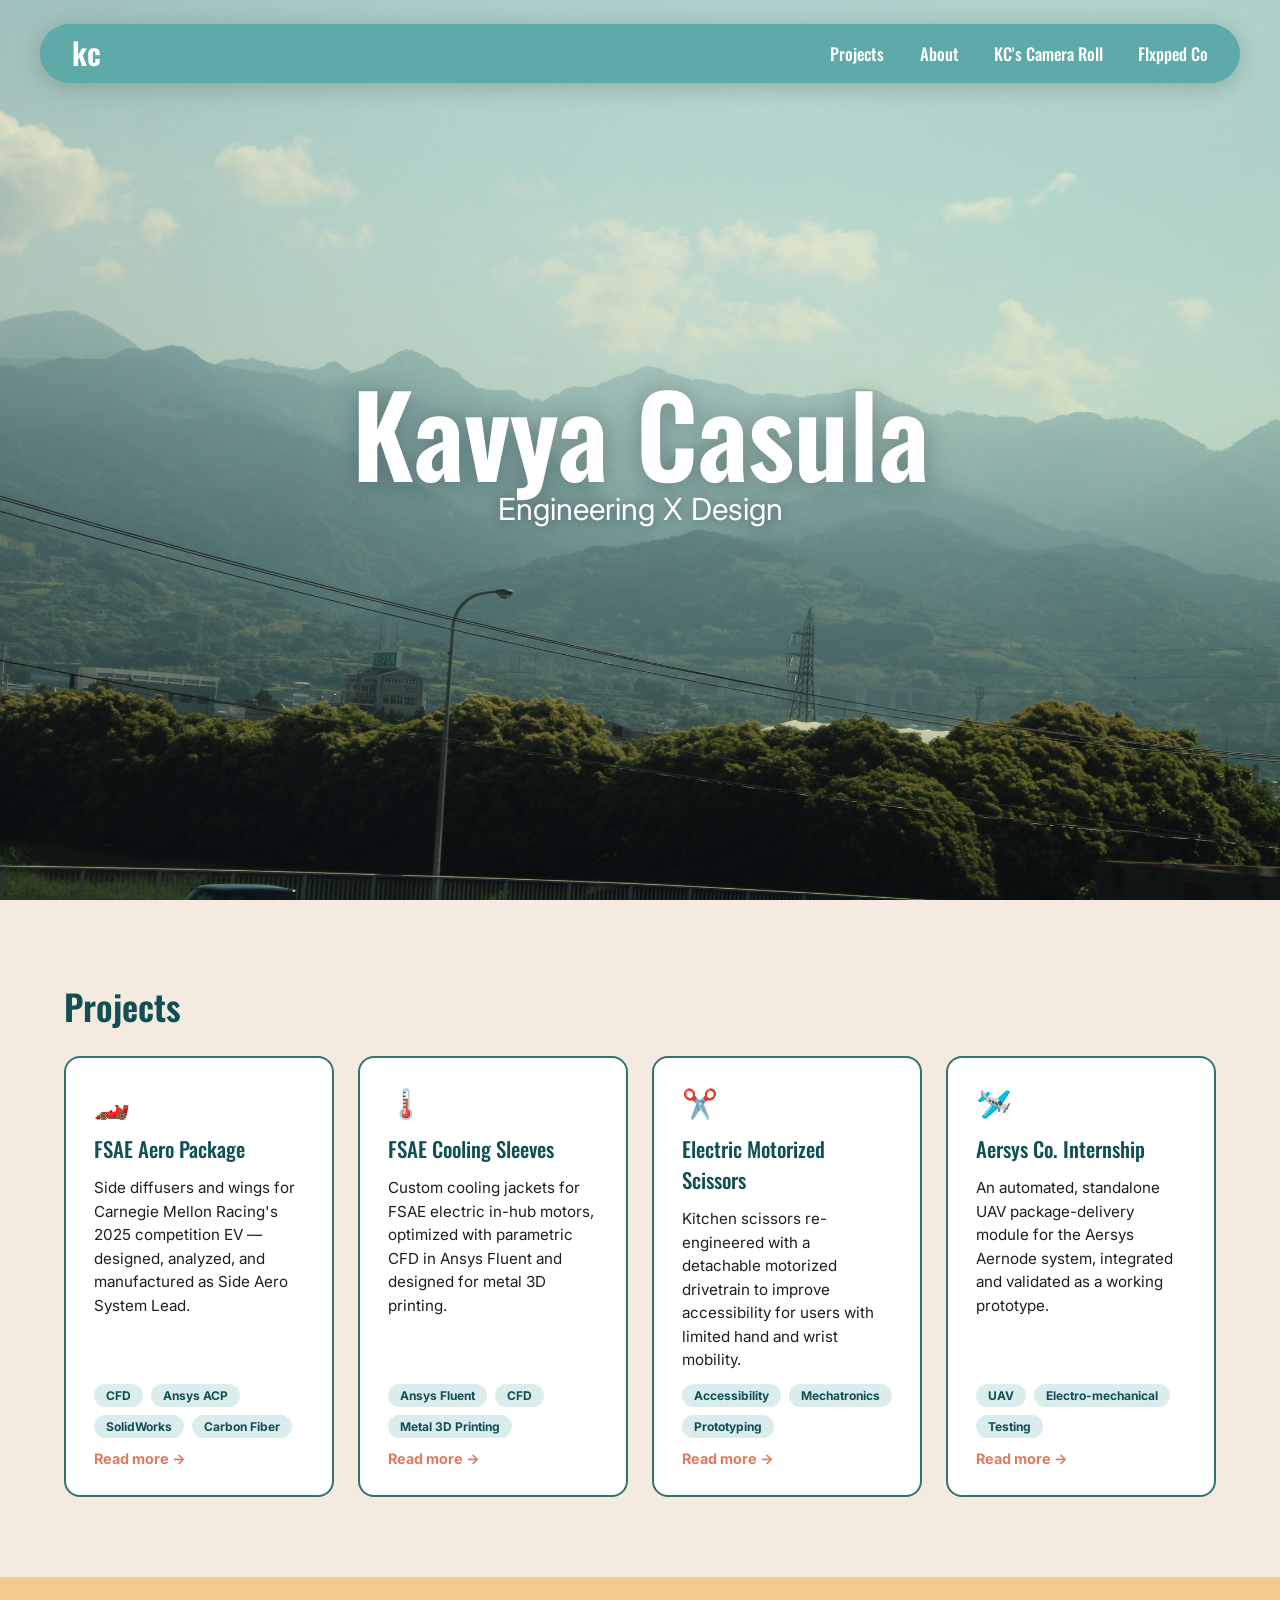
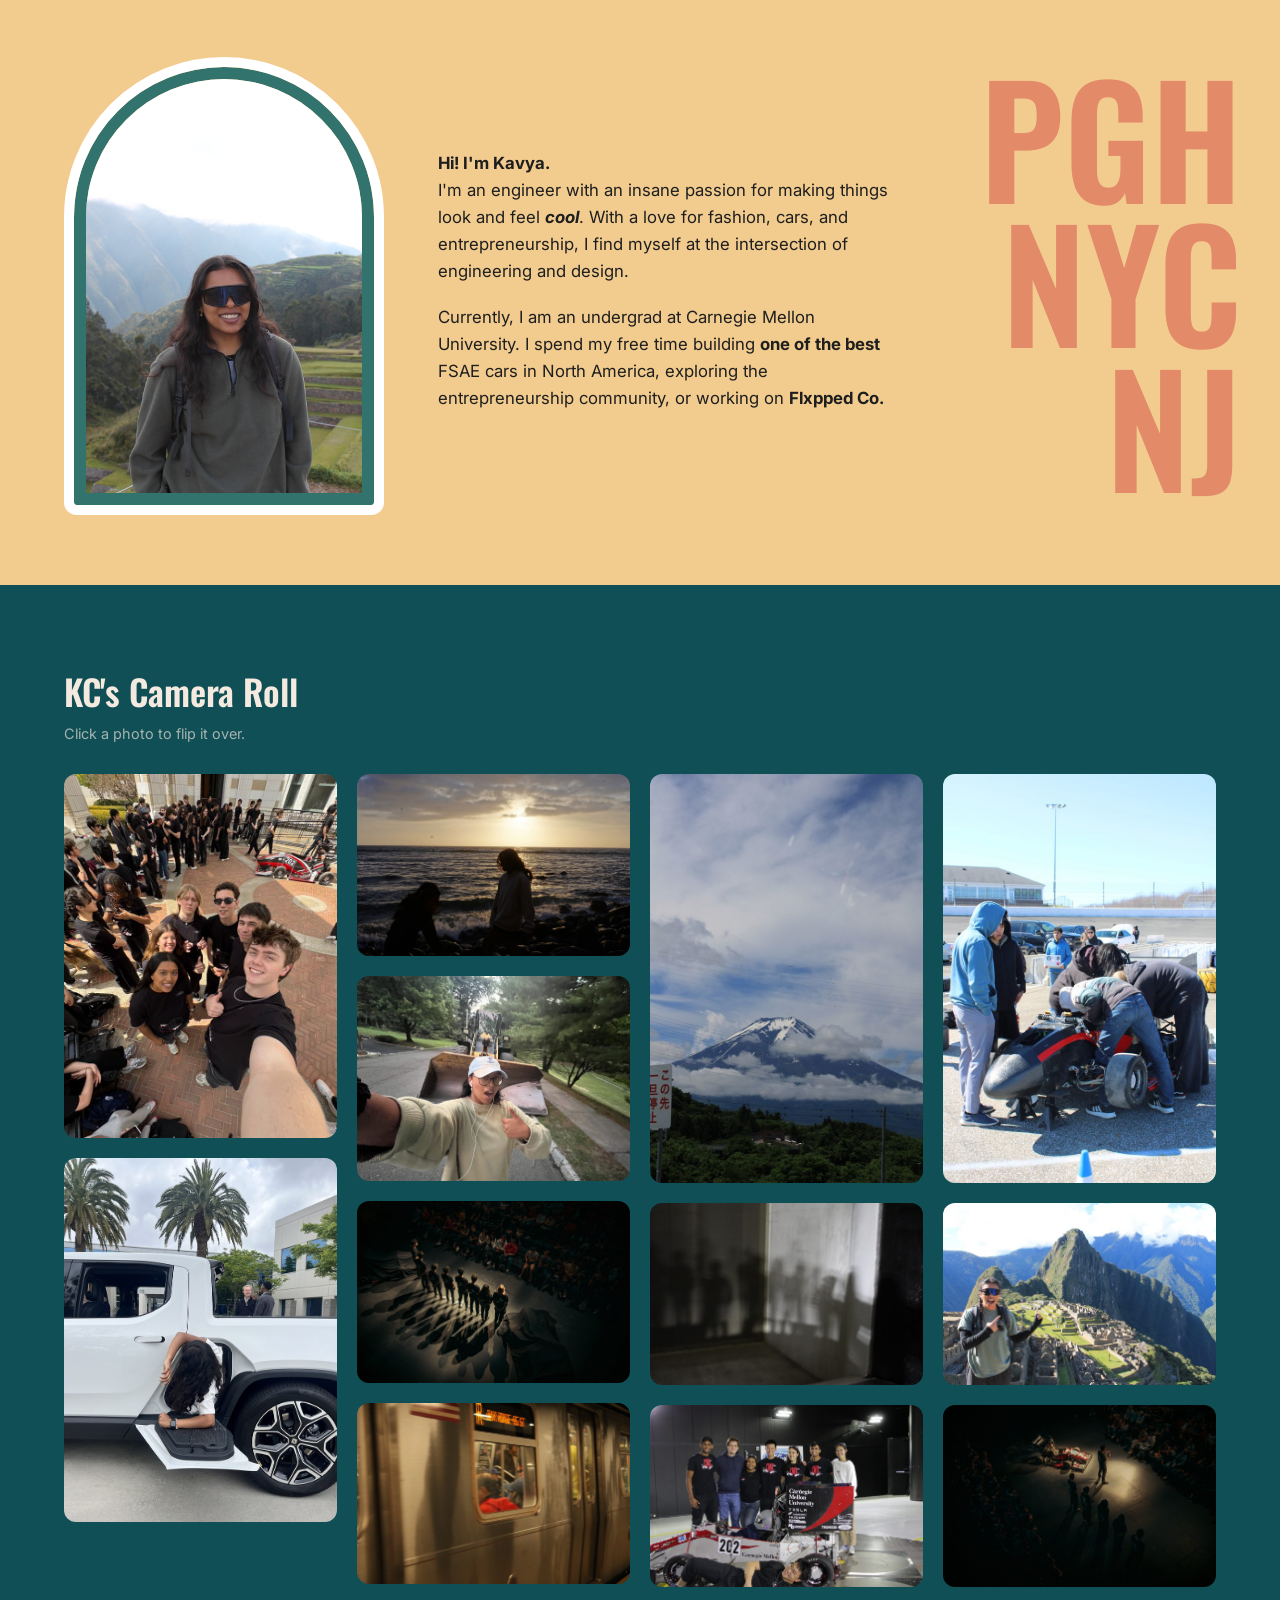
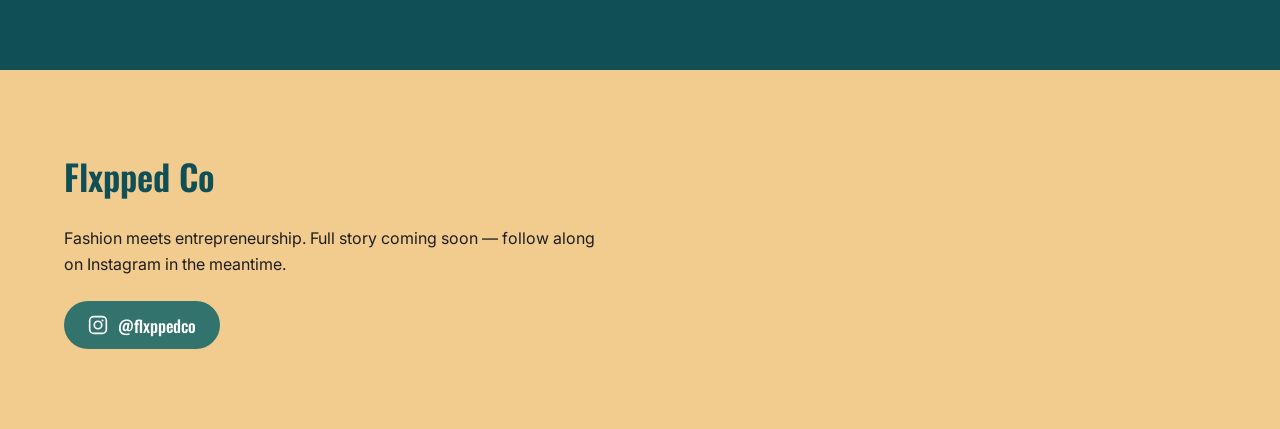
==== index.html @ 63323f01 "Initial site: hero, projects, about, camera roll pinboard, Flxpped Co Portfolio site in plain HTML/C" ====
<!DOCTYPE html>
<html lang="en">
<head>
<meta charset="UTF-8">
<meta name="viewport" content="width=device-width, initial-scale=1.0">
<title>Kavya Casula — Engineering X Design</title>
<link rel="preconnect" href="https://fonts.googleapis.com">
<link rel="preconnect" href="https://fonts.gstatic.com" crossorigin>
<link href="https://fonts.googleapis.com/css2?family=Oswald:wght@400;500;600&family=Inter:ital,wght@0,400;0,700;1,700&display=swap" rel="stylesheet">
<link rel="stylesheet" href="styles/main.css">
<style>
  /* ---- Hero ---- */
  .hero {
    position: relative;
    min-height: 100vh;
    background: url('assets/hero.jpg') center 65% / cover no-repeat;
    display: flex;
    align-items: center;
    justify-content: center;
  }
  .hero-inner { text-align: center; color: #fff; padding: 0 1rem; }
  .hero h1 {
    font-family: 'Oswald', sans-serif;
    font-weight: 600;
    font-size: clamp(3rem, 10vw, 7rem);
    line-height: 1.05;
    text-shadow: 0 2px 24px rgba(0, 0, 0, 0.25);
  }
  .hero .tagline {
    font-size: clamp(1.1rem, 3vw, 1.9rem);
    text-shadow: 0 1px 12px rgba(0, 0, 0, 0.35);
  }

  /* ---- Navbar (hero overlay position; visual style is in main.css) ---- */
  .hero .navbar {
    position: absolute;
    top: 1.5rem; left: 50%;
    transform: translateX(-50%);
    margin: 0;
  }

  /* ---- Sections ---- */
  section {
    padding: 5rem clamp(1rem, 6vw, 4rem);
  }
  section h2 {
    font-family: 'Oswald', sans-serif;
    font-weight: 600;
    font-size: 2.2rem;
    color: var(--midnight-green);
    margin-bottom: 1.5rem;
  }
  .stub p { margin-top: 0.5rem; max-width: 55ch; line-height: 1.6; }

  /* ---- Projects ---- */
  .grid {
    display: grid;
    grid-template-columns: repeat(auto-fit, minmax(260px, 1fr));
    gap: 1.5rem;
  }
  .card {
    background: #fff;
    border: 2px solid var(--myrtle-green);
    border-radius: 16px;
    padding: 1.75rem;
    display: flex; flex-direction: column; gap: 0.75rem;
    transition: transform 0.2s, box-shadow 0.2s;
    color: inherit;
    text-decoration: none;
  }
  .card:hover { transform: translateY(-4px); box-shadow: 0 10px 28px rgba(16, 79, 85, 0.18); }
  .card .icon { font-size: 1.8rem; }
  .card h3 {
    font-family: 'Oswald', sans-serif;
    font-weight: 500;
    font-size: 1.3rem;
    color: var(--midnight-green);
  }
  .card p { font-size: 0.95rem; line-height: 1.55; flex: 1; }
  .card .more {
    color: var(--burnt-sienna);
    font-weight: 700;
    font-size: 0.9rem;
  }

  /* ---- About ---- */
  .about {
    background: var(--sunset);
    position: relative;
    overflow: hidden;
  }
  .about-inner {
    display: flex;
    gap: clamp(2rem, 5vw, 4rem);
    align-items: center;
    flex-wrap: wrap;
    max-width: 1100px;
  }
  .arch {
    flex: 0 0 auto;
    width: min(300px, 70vw);
    border: 12px solid var(--myrtle-green);
    outline: 10px solid #fff;
    border-radius: 999px 999px 16px 16px;
    overflow: hidden;
    margin-left: 10px; /* room for the white outline */
    margin-top: 10px;
  }
  .arch img { display: block; width: 100%; height: auto; }
  .about-text {
    max-width: 42ch;
    line-height: 1.6;
    font-size: 1.05rem;
    position: relative;
    z-index: 1;
  }
  .about-text p + p { margin-top: 1.25rem; }
  .bigtype {
    position: absolute;
    right: clamp(1rem, 3vw, 3rem);
    top: 50%;
    transform: translateY(-50%);
    font-family: 'Oswald', sans-serif;
    font-weight: 600;
    font-size: clamp(4rem, 12vw, 9.5rem);
    line-height: 0.95;
    text-align: right;
    color: var(--burnt-sienna);
    opacity: 0.8;
    pointer-events: none;
    user-select: none;
  }
  @media (max-width: 700px) {
    .bigtype { opacity: 0.3; }
  }

  /* ---- Camera roll (ferris wheel) ---- */
  .camera-roll { background: var(--midnight-green); overflow: hidden; }
  .camera-roll h2 { color: var(--linen); margin-bottom: 0; }
  .pin-hint { color: rgba(244, 234, 224, 0.65); font-size: 0.9rem; margin-top: 0.5rem; }
  .pinboard {
    columns: 4 240px;
    column-gap: 1.25rem;
    margin-top: 2rem;
  }
  .pin {
    break-inside: avoid;
    margin-bottom: 1.25rem;
    cursor: pointer;
    perspective: 1200px;
  }
  .pin-inner {
    position: relative;
    transform-style: preserve-3d;
    transition: transform 0.6s;
  }
  .pin.flipped .pin-inner { transform: rotateY(180deg); }
  .pin:hover .pin-inner { box-shadow: 0 10px 28px rgba(0, 0, 0, 0.35); }
  .pin-front {
    display: block;
    width: 100%; height: auto;   /* natural aspect ratio, no cropping */
    border-radius: 12px;
    backface-visibility: hidden;
    -webkit-backface-visibility: hidden;
  }
  .pin-back {
    position: absolute; inset: 0;
    transform: rotateY(180deg);
    backface-visibility: hidden;
    -webkit-backface-visibility: hidden;
    background: var(--sunset);
    color: var(--ink);
    border-radius: 12px;
    padding: 1.25rem;
    display: flex; align-items: center; justify-content: center;
    text-align: center;
    overflow: hidden;
  }
  .pin-back p { font-size: 0.95rem; line-height: 1.5; }

  /* ---- Flxpped Co ---- */
  .insta-btn {
    display: inline-flex; align-items: center; gap: 0.6rem;
    margin-top: 1.5rem;
    background: var(--myrtle-green); color: #fff;
    font-family: 'Oswald', sans-serif; font-weight: 500; font-size: 1.05rem;
    padding: 0.7rem 1.5rem; border-radius: 999px;
    text-decoration: none;
    transition: background 0.15s;
  }
  .insta-btn:hover { background: var(--midnight-green); }
  .insta-btn svg { width: 20px; height: 20px; }
</style>
</head>
<body>

  <header class="hero">
    <div class="navbar">
      <a class="logo" href="#">kc</a>
      <nav>
        <a href="#projects">Projects</a>
        <a href="#about">About</a>
        <a href="#camera-roll">KC's Camera Roll</a>
        <a href="#flxpped">Flxpped Co</a>
      </nav>
    </div>
    <div class="hero-inner">
      <h1>Kavya Casula</h1>
      <p class="tagline">Engineering X Design</p>
    </div>
  </header>

  <section id="projects">
    <h2>Projects</h2>
    <div class="grid">
      <a class="card" href="projects/fsae-aero.html">
        <div class="icon">🏎️</div>
        <h3>FSAE Aero Package</h3>
        <p>Side diffusers and wings for Carnegie Mellon Racing's 2025
           competition EV &mdash; designed, analyzed, and manufactured as Side
           Aero System Lead.</p>
        <div class="tags"><span class="tag">CFD</span><span class="tag">Ansys ACP</span><span class="tag">SolidWorks</span><span class="tag">Carbon Fiber</span></div>
        <span class="more">Read more &rarr;</span>
      </a>
      <a class="card" href="projects/fsae-cooling.html">
        <div class="icon">🌡️</div>
        <h3>FSAE Cooling Sleeves</h3>
        <p>Custom cooling jackets for FSAE electric in-hub motors, optimized
           with parametric CFD in Ansys Fluent and designed for metal 3D
           printing.</p>
        <div class="tags"><span class="tag">Ansys Fluent</span><span class="tag">CFD</span><span class="tag">Metal 3D Printing</span></div>
        <span class="more">Read more &rarr;</span>
      </a>
      <a class="card" href="projects/motorized-scissors.html">
        <div class="icon">✂️</div>
        <h3>Electric Motorized Scissors</h3>
        <p>Kitchen scissors re-engineered with a detachable motorized
           drivetrain to improve accessibility for users with limited hand and
           wrist mobility.</p>
        <div class="tags"><span class="tag">Accessibility</span><span class="tag">Mechatronics</span><span class="tag">Prototyping</span></div>
        <span class="more">Read more &rarr;</span>
      </a>
      <a class="card" href="projects/aersys-internship.html">
        <div class="icon">🛩️</div>
        <h3>Aersys Co. Internship</h3>
        <p>An automated, standalone UAV package-delivery module for the Aersys
           Aernode system, integrated and validated as a working prototype.</p>
        <div class="tags"><span class="tag">UAV</span><span class="tag">Electro-mechanical</span><span class="tag">Testing</span></div>
        <span class="more">Read more &rarr;</span>
      </a>
    </div>
  </section>

  <section class="about" id="about">
    <div class="bigtype">PGH<br>NYC<br>NJ</div>
    <div class="about-inner">
      <div class="arch"><img src="assets/about.jpg" alt="Kavya on a hike, smiling in sunglasses with terraced green hills behind her"></div>
      <div class="about-text">
        <p><strong>Hi! I'm Kavya.</strong><br>
        I'm an engineer with an insane passion for making things look and feel
        <strong><em>cool</em></strong>. With a love for fashion, cars, and
        entrepreneurship, I find myself at the intersection of engineering and
        design.</p>
        <p>Currently, I am an undergrad at Carnegie Mellon University. I spend
        my free time building <strong>one of the best</strong> FSAE cars in
        North America, exploring the entrepreneurship community, or working on
        <strong>Flxpped Co.</strong></p>
      </div>
    </div>
  </section>
  <section class="camera-roll" id="camera-roll">
    <h2>KC's Camera Roll</h2>
    <p class="pin-hint">Click a photo to flip it over.</p>
    <!-- PLACEHOLDER: every card back below is a stand-in caption — replace with the real story for each photo -->
    <div class="pinboard">
      <div class="pin" role="button" tabindex="0" aria-pressed="false">
        <div class="pin-inner">
          <img class="pin-front" src="assets/cameraroll/roll-01.jpg" alt="Photo from KC's camera roll">
          <div class="pin-back"><p>Caption coming soon &mdash; the story behind this photo goes here.</p></div>
        </div>
      </div>
      <div class="pin" role="button" tabindex="0" aria-pressed="false">
        <div class="pin-inner">
          <img class="pin-front" src="assets/cameraroll/roll-02.jpg" alt="Photo from KC's camera roll">
          <div class="pin-back"><p>Caption coming soon &mdash; the story behind this photo goes here.</p></div>
        </div>
      </div>
      <div class="pin" role="button" tabindex="0" aria-pressed="false">
        <div class="pin-inner">
          <img class="pin-front" src="assets/cameraroll/roll-03.jpg" alt="Photo from KC's camera roll">
          <div class="pin-back"><p>Caption coming soon &mdash; the story behind this photo goes here.</p></div>
        </div>
      </div>
      <div class="pin" role="button" tabindex="0" aria-pressed="false">
        <div class="pin-inner">
          <img class="pin-front" src="assets/cameraroll/roll-04.jpg" alt="Photo from KC's camera roll">
          <div class="pin-back"><p>Caption coming soon &mdash; the story behind this photo goes here.</p></div>
        </div>
      </div>
      <div class="pin" role="button" tabindex="0" aria-pressed="false">
        <div class="pin-inner">
          <img class="pin-front" src="assets/cameraroll/roll-05.jpg" alt="Photo from KC's camera roll">
          <div class="pin-back"><p>Caption coming soon &mdash; the story behind this photo goes here.</p></div>
        </div>
      </div>
      <div class="pin" role="button" tabindex="0" aria-pressed="false">
        <div class="pin-inner">
          <img class="pin-front" src="assets/cameraroll/roll-06.jpg" alt="Photo from KC's camera roll">
          <div class="pin-back"><p>Caption coming soon &mdash; the story behind this photo goes here.</p></div>
        </div>
      </div>
      <div class="pin" role="button" tabindex="0" aria-pressed="false">
        <div class="pin-inner">
          <img class="pin-front" src="assets/cameraroll/roll-07.jpg" alt="Photo from KC's camera roll">
          <div class="pin-back"><p>Caption coming soon &mdash; the story behind this photo goes here.</p></div>
        </div>
      </div>
      <div class="pin" role="button" tabindex="0" aria-pressed="false">
        <div class="pin-inner">
          <img class="pin-front" src="assets/cameraroll/roll-08.jpg" alt="Photo from KC's camera roll">
          <div class="pin-back"><p>Caption coming soon &mdash; the story behind this photo goes here.</p></div>
        </div>
      </div>
      <div class="pin" role="button" tabindex="0" aria-pressed="false">
        <div class="pin-inner">
          <img class="pin-front" src="assets/cameraroll/roll-09.jpg" alt="Photo from KC's camera roll">
          <div class="pin-back"><p>Caption coming soon &mdash; the story behind this photo goes here.</p></div>
        </div>
      </div>
      <div class="pin" role="button" tabindex="0" aria-pressed="false">
        <div class="pin-inner">
          <img class="pin-front" src="assets/cameraroll/roll-10.jpg" alt="Photo from KC's camera roll">
          <div class="pin-back"><p>Caption coming soon &mdash; the story behind this photo goes here.</p></div>
        </div>
      </div>
      <div class="pin" role="button" tabindex="0" aria-pressed="false">
        <div class="pin-inner">
          <img class="pin-front" src="assets/cameraroll/roll-11.jpg" alt="Photo from KC's camera roll">
          <div class="pin-back"><p>Caption coming soon &mdash; the story behind this photo goes here.</p></div>
        </div>
      </div>
      <div class="pin" role="button" tabindex="0" aria-pressed="false">
        <div class="pin-inner">
          <img class="pin-front" src="assets/cameraroll/roll-12.jpg" alt="Photo from KC's camera roll">
          <div class="pin-back"><p>Caption coming soon &mdash; the story behind this photo goes here.</p></div>
        </div>
      </div>
    </div>
  </section>
  <section class="stub" id="flxpped" style="background: var(--sunset);">
    <h2>Flxpped Co</h2>
    <p>Fashion meets entrepreneurship. Full story coming soon &mdash; follow
       along on Instagram in the meantime.</p>
    <a class="insta-btn" href="https://www.instagram.com/flxppedco" target="_blank" rel="noopener">
      <svg viewBox="0 0 24 24" fill="none" stroke="currentColor" stroke-width="2" aria-hidden="true">
        <rect x="2" y="2" width="20" height="20" rx="5"/>
        <circle cx="12" cy="12" r="4.5"/>
        <circle cx="17.5" cy="6.5" r="1.2" fill="currentColor" stroke="none"/>
      </svg>
      @flxppedco
    </a>
  </section>

<script>
  // Camera roll pinboard: click (or Enter/Space) flips a pin to its caption.
  document.querySelectorAll('.pin').forEach((pin) => {
    const toggle = () => {
      pin.classList.toggle('flipped');
      pin.setAttribute('aria-pressed', pin.classList.contains('flipped'));
    };
    pin.addEventListener('click', toggle);
    pin.addEventListener('keydown', (e) => {
      if (e.key === 'Enter' || e.key === ' ') { e.preventDefault(); toggle(); }
    });
  });
</script>

</body>
</html>
---- styles/main.css ----
/* Shared styles: tokens, reset, navbar, tags — page-specific CSS stays inline
   in each page. See design-ref/STYLE-GUIDE.md for the palette and type rules. */

:root {
  --midnight-green: #104F55;
  --myrtle-green: #32746D;
  --verdigris: #5EAAA8;
  --burnt-sienna: #E07A5F;
  --sunset: #F2CC8F;
  --linen: #F4EAE0;
  --ink: #1E1E1E;
}

* { margin: 0; padding: 0; box-sizing: border-box; }
html { scroll-behavior: smooth; }
body {
  font-family: 'Inter', sans-serif;
  color: var(--ink);
  background: var(--linen);
}

/* ---- Navbar (pill) ---- */
.navbar {
  width: min(1200px, calc(100% - 2rem));
  margin: 1.5rem auto;
  background: var(--verdigris);
  border-radius: 999px;
  display: flex;
  align-items: center;
  justify-content: space-between;
  padding: 0.9rem 2rem;
  color: #fff;
  box-shadow: 0 4px 24px rgba(0, 0, 0, 0.18);
}
.navbar .logo {
  font-family: 'Oswald', sans-serif;
  font-weight: 600;
  font-size: 1.9rem;
  line-height: 1;
  color: #fff;
  text-decoration: none;
}
.navbar nav { display: flex; gap: clamp(1rem, 3vw, 2.2rem); flex-wrap: wrap; }
.navbar nav a {
  font-family: 'Oswald', sans-serif;
  font-weight: 500;
  font-size: 1.05rem;
  color: #fff;
  text-decoration: none;
}
.navbar nav a:hover { color: var(--sunset); }
@media (max-width: 640px) {
  .navbar {
    flex-direction: column;
    gap: 0.6rem;
    border-radius: 28px;
    padding: 0.9rem 1.25rem;
  }
  .navbar nav { justify-content: center; row-gap: 0.3rem; }
}

/* ---- Tag pills ---- */
.tags { display: flex; flex-wrap: wrap; gap: 0.5rem; }
.tag {
  font-size: 0.75rem; font-weight: 700;
  color: var(--midnight-green);
  background: rgba(94, 170, 168, 0.22);
  border-radius: 999px; padding: 0.25rem 0.75rem;
}
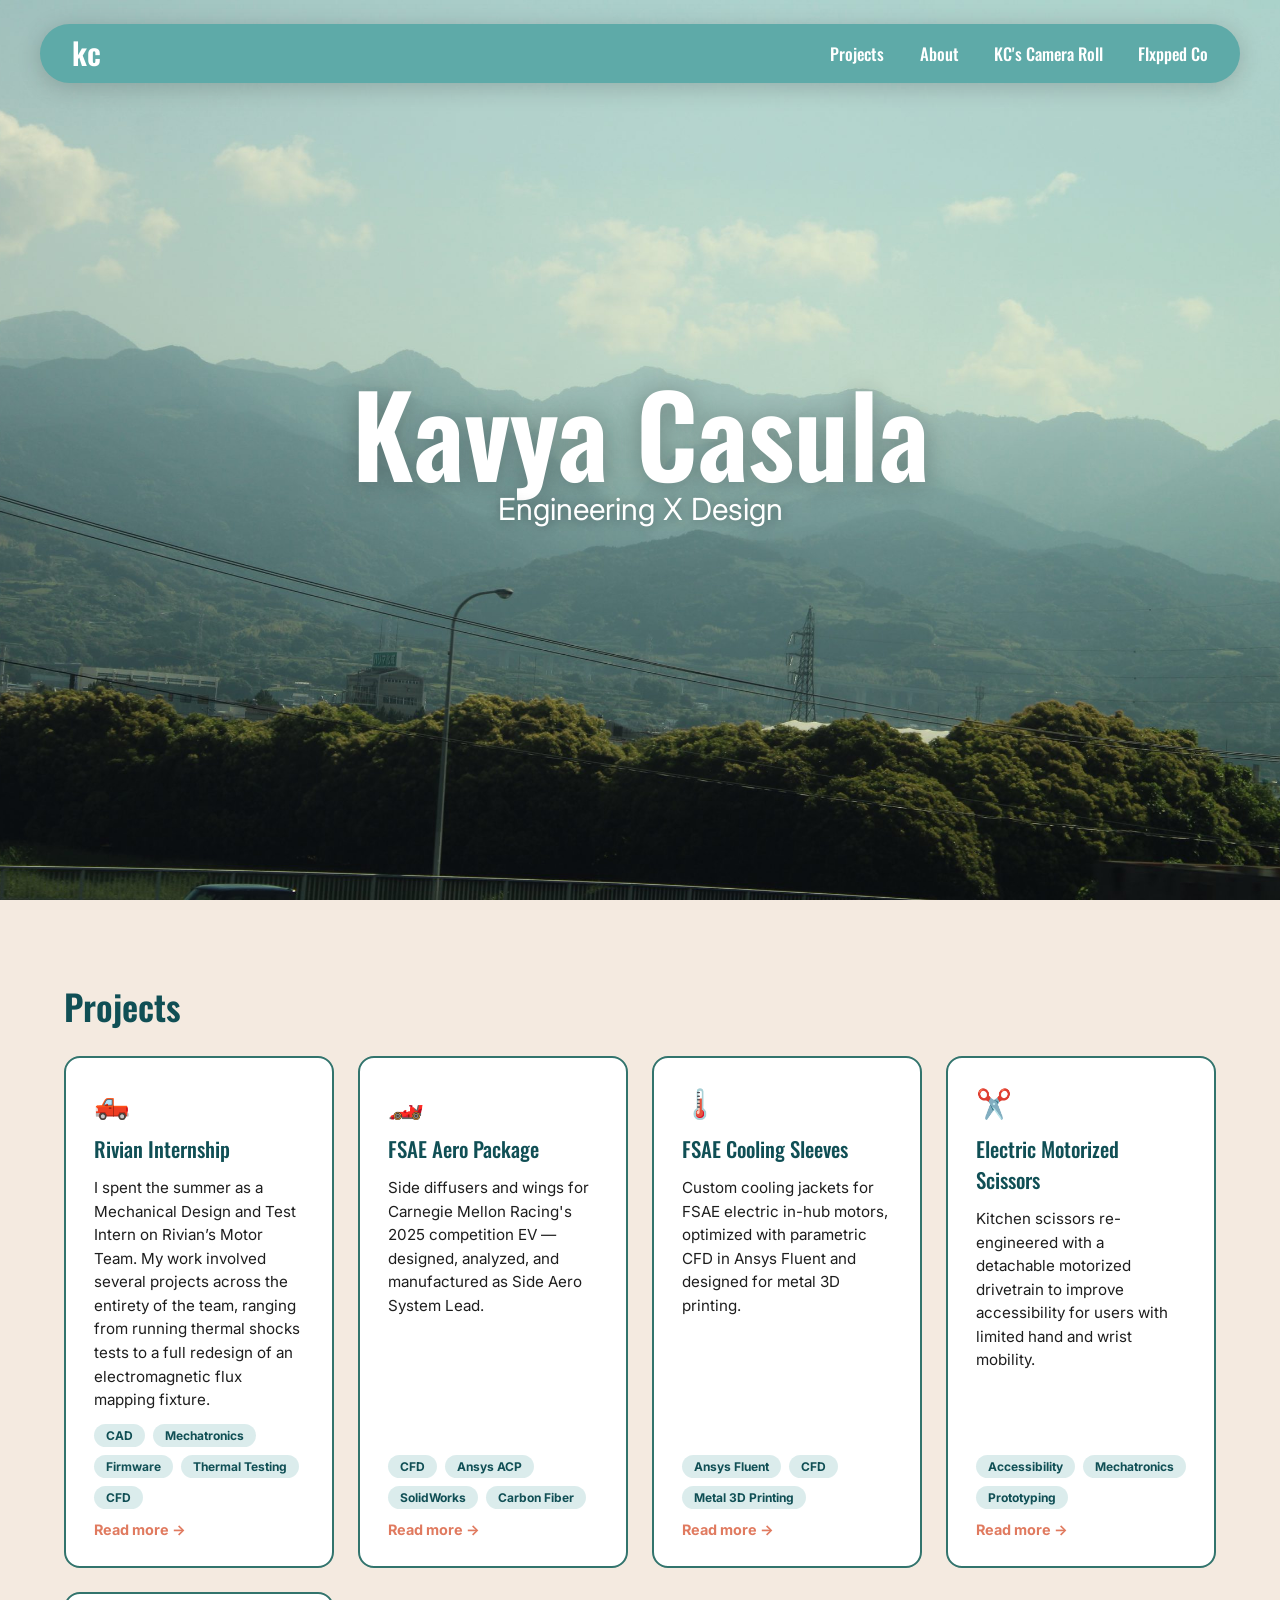
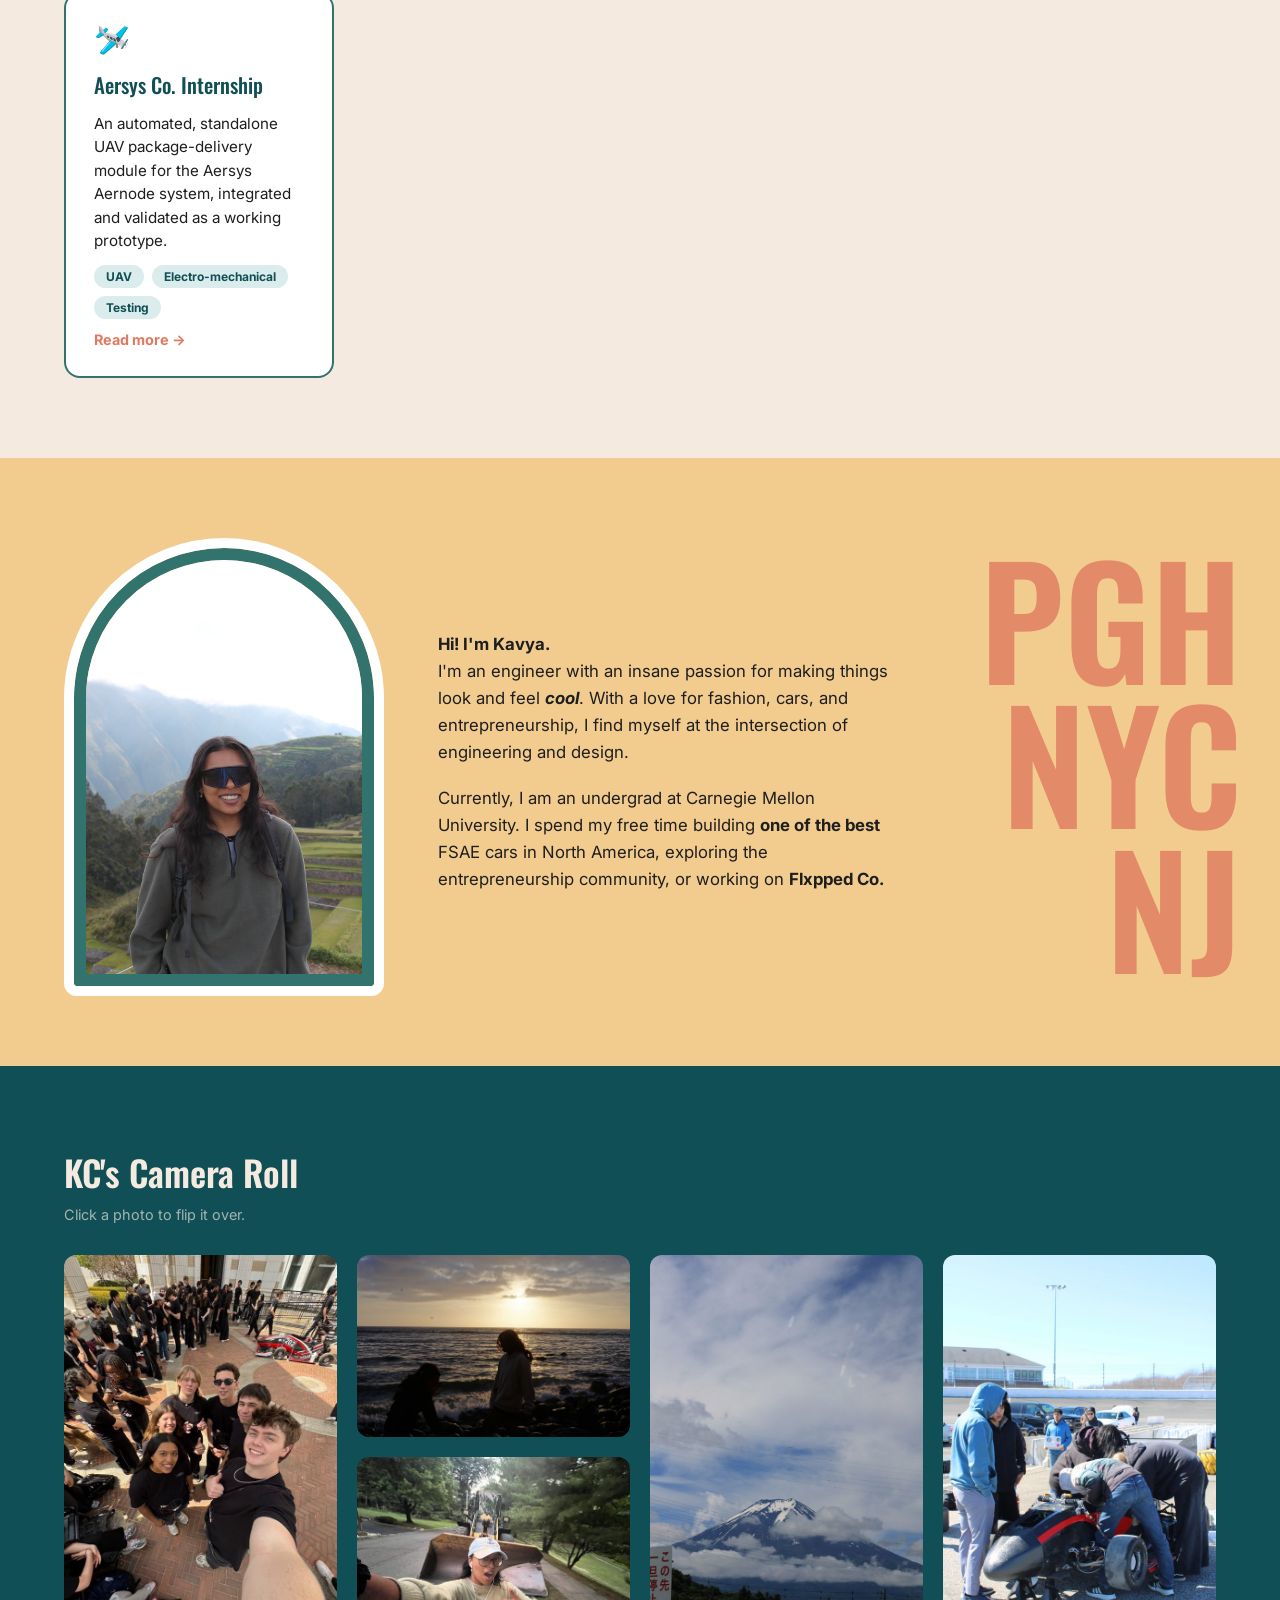
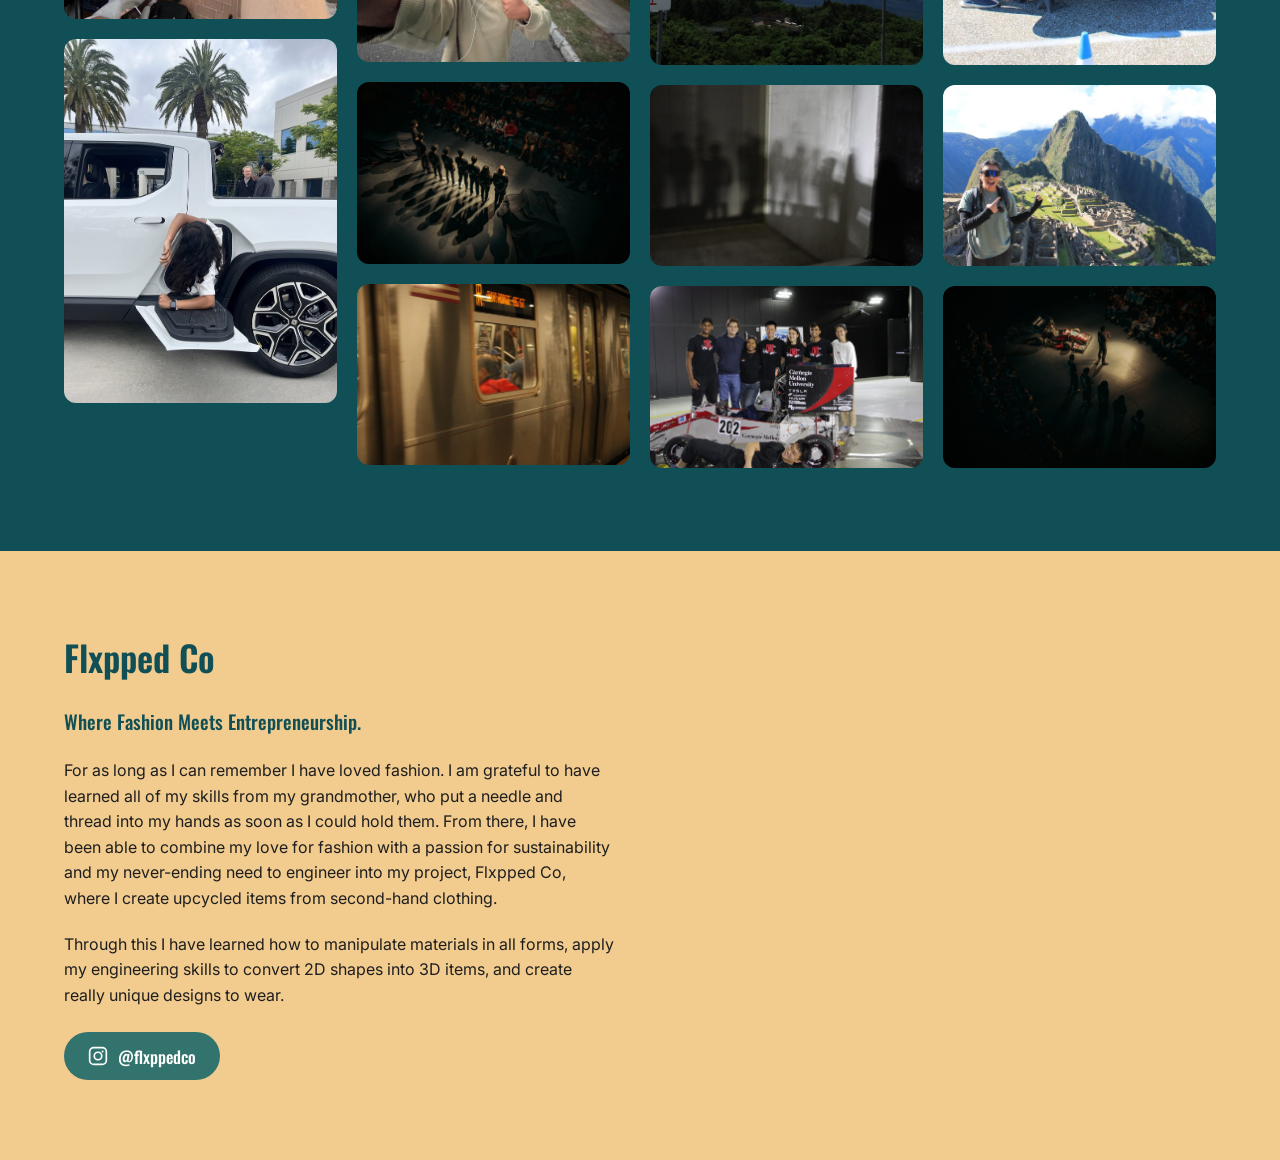
==== commit 72e44f55: "Fill in Rivian internship page, reorder projects, add Flxpped Co story Write real summary/overview/t" ====
--- a/index.html
+++ b/index.html
@@ -51,6 +51,13 @@
     margin-bottom: 1.5rem;
   }
   .stub p { margin-top: 0.5rem; max-width: 55ch; line-height: 1.6; }
+  .stub p + p { margin-top: 1.25rem; }
+  .stub .tagline-sub {
+    font-family: 'Oswald', sans-serif;
+    font-weight: 500;
+    font-size: 1.2rem;
+    color: var(--midnight-green);
+  }
 
   /* ---- Projects ---- */
   .grid {
@@ -168,14 +175,15 @@
     transform: rotateY(180deg);
     backface-visibility: hidden;
     -webkit-backface-visibility: hidden;
-    background: var(--sunset);
-    color: var(--ink);
+    background: var(--myrtle-green);
+    color: #fff;
     border-radius: 12px;
     padding: 1.25rem;
     display: flex; align-items: center; justify-content: center;
     text-align: center;
     overflow: hidden;
   }
+  .pin:nth-child(odd) .pin-back { background: var(--verdigris); }
   .pin-back p { font-size: 0.95rem; line-height: 1.5; }
 
   /* ---- Flxpped Co ---- */
@@ -213,6 +221,17 @@
   <section id="projects">
     <h2>Projects</h2>
     <div class="grid">
+      <a class="card" href="projects/rivian-internship.html">
+        <div class="icon">🛻</div>
+        <h3>Rivian Internship</h3>
+        <p>I spent the summer as a Mechanical Design and Test Intern on
+           Rivian&rsquo;s Motor Team. My work involved several projects
+           across the entirety of the team, ranging from running thermal
+           shocks tests to a full redesign of an electromagnetic flux
+           mapping fixture.</p>
+        <div class="tags"><span class="tag">CAD</span><span class="tag">Mechatronics</span><span class="tag">Firmware</span><span class="tag">Thermal Testing</span><span class="tag">CFD</span></div>
+        <span class="more">Read more &rarr;</span>
+      </a>
       <a class="card" href="projects/fsae-aero.html">
         <div class="icon">🏎️</div>
         <h3>FSAE Aero Package</h3>
@@ -271,24 +290,24 @@
   <section class="camera-roll" id="camera-roll">
     <h2>KC's Camera Roll</h2>
     <p class="pin-hint">Click a photo to flip it over.</p>
-    <!-- PLACEHOLDER: every card back below is a stand-in caption — replace with the real story for each photo -->
+    <!-- PLACEHOLDER: pins 04 (backhoe selfie), 06 (subway), and 08 (shadows) still have stand-in captions -->
     <div class="pinboard">
       <div class="pin" role="button" tabindex="0" aria-pressed="false">
         <div class="pin-inner">
-          <img class="pin-front" src="assets/cameraroll/roll-01.jpg" alt="Photo from KC's camera roll">
-          <div class="pin-back"><p>Caption coming soon &mdash; the story behind this photo goes here.</p></div>
-        </div>
-      </div>
-      <div class="pin" role="button" tabindex="0" aria-pressed="false">
-        <div class="pin-inner">
-          <img class="pin-front" src="assets/cameraroll/roll-02.jpg" alt="Photo from KC's camera roll">
-          <div class="pin-back"><p>Caption coming soon &mdash; the story behind this photo goes here.</p></div>
-        </div>
-      </div>
-      <div class="pin" role="button" tabindex="0" aria-pressed="false">
-        <div class="pin-inner">
-          <img class="pin-front" src="assets/cameraroll/roll-03.jpg" alt="Photo from KC's camera roll">
-          <div class="pin-back"><p>Caption coming soon &mdash; the story behind this photo goes here.</p></div>
+          <img class="pin-front" src="assets/cameraroll/roll-01.jpg" alt="Finance 25-26 team group photo">
+          <div class="pin-back"><p>Finance 25-26 Team!</p></div>
+        </div>
+      </div>
+      <div class="pin" role="button" tabindex="0" aria-pressed="false">
+        <div class="pin-inner">
+          <img class="pin-front" src="assets/cameraroll/roll-02.jpg" alt="First day at Rivian, with an R1T truck">
+          <div class="pin-back"><p>My first day at Rivian!</p></div>
+        </div>
+      </div>
+      <div class="pin" role="button" tabindex="0" aria-pressed="false">
+        <div class="pin-inner">
+          <img class="pin-front" src="assets/cameraroll/roll-03.jpg" alt="Hiking in Palos Verdes at sunset">
+          <div class="pin-back"><p>My friend Megan and I hiking in Palos Verdes</p></div>
         </div>
       </div>
       <div class="pin" role="button" tabindex="0" aria-pressed="false">
@@ -299,58 +318,66 @@
       </div>
       <div class="pin" role="button" tabindex="0" aria-pressed="false">
         <div class="pin-inner">
-          <img class="pin-front" src="assets/cameraroll/roll-05.jpg" alt="Photo from KC's camera roll">
-          <div class="pin-back"><p>Caption coming soon &mdash; the story behind this photo goes here.</p></div>
+          <img class="pin-front" src="assets/cameraroll/roll-05.jpg" alt="Rollout 2025, standing amongst the 24-25 Exec presenting 25E">
+          <div class="pin-back"><p>Rollout 2025! Standing amongst 24-25 Exec as we presented 25E</p></div>
         </div>
       </div>
       <div class="pin" role="button" tabindex="0" aria-pressed="false">
         <div class="pin-inner">
           <img class="pin-front" src="assets/cameraroll/roll-06.jpg" alt="Photo from KC's camera roll">
-          <div class="pin-back"><p>Caption coming soon &mdash; the story behind this photo goes here.</p></div>
-        </div>
-      </div>
-      <div class="pin" role="button" tabindex="0" aria-pressed="false">
-        <div class="pin-inner">
-          <img class="pin-front" src="assets/cameraroll/roll-07.jpg" alt="Photo from KC's camera roll">
-          <div class="pin-back"><p>Caption coming soon &mdash; the story behind this photo goes here.</p></div>
+          <div class="pin-back"><p></p></div>
+        </div>
+      </div>
+      <div class="pin" role="button" tabindex="0" aria-pressed="false">
+        <div class="pin-inner">
+          <img class="pin-front" src="assets/cameraroll/roll-07.jpg" alt="Mt. Fuji">
+          <div class="pin-back"><p>The best photo I took of Mt. Fuji in 2024</p></div>
         </div>
       </div>
       <div class="pin" role="button" tabindex="0" aria-pressed="false">
         <div class="pin-inner">
           <img class="pin-front" src="assets/cameraroll/roll-08.jpg" alt="Photo from KC's camera roll">
-          <div class="pin-back"><p>Caption coming soon &mdash; the story behind this photo goes here.</p></div>
-        </div>
-      </div>
-      <div class="pin" role="button" tabindex="0" aria-pressed="false">
-        <div class="pin-inner">
-          <img class="pin-front" src="assets/cameraroll/roll-09.jpg" alt="Photo from KC's camera roll">
-          <div class="pin-back"><p>Caption coming soon &mdash; the story behind this photo goes here.</p></div>
-        </div>
-      </div>
-      <div class="pin" role="button" tabindex="0" aria-pressed="false">
-        <div class="pin-inner">
-          <img class="pin-front" src="assets/cameraroll/roll-10.jpg" alt="Photo from KC's camera roll">
-          <div class="pin-back"><p>Caption coming soon &mdash; the story behind this photo goes here.</p></div>
-        </div>
-      </div>
-      <div class="pin" role="button" tabindex="0" aria-pressed="false">
-        <div class="pin-inner">
-          <img class="pin-front" src="assets/cameraroll/roll-11.jpg" alt="Photo from KC's camera roll">
-          <div class="pin-back"><p>Caption coming soon &mdash; the story behind this photo goes here.</p></div>
-        </div>
-      </div>
-      <div class="pin" role="button" tabindex="0" aria-pressed="false">
-        <div class="pin-inner">
-          <img class="pin-front" src="assets/cameraroll/roll-12.jpg" alt="Photo from KC's camera roll">
-          <div class="pin-back"><p>Caption coming soon &mdash; the story behind this photo goes here.</p></div>
+          <div class="pin-back"><p></p></div>
+        </div>
+      </div>
+      <div class="pin" role="button" tabindex="0" aria-pressed="false">
+        <div class="pin-inner">
+          <img class="pin-front" src="assets/cameraroll/roll-09.jpg" alt="Aero 25E and the team at the Ford wind tunnel">
+          <div class="pin-back"><p>Aero 25E takes on Ford Wind Tunnel for a whirlwind day of testing</p></div>
+        </div>
+      </div>
+      <div class="pin" role="button" tabindex="0" aria-pressed="false">
+        <div class="pin-inner">
+          <img class="pin-front" src="assets/cameraroll/roll-10.jpg" alt="Testing the 26X at Lake Erie">
+          <div class="pin-back"><p>A nice chilly day of testing 26X at Lake Erie</p></div>
+        </div>
+      </div>
+      <div class="pin" role="button" tabindex="0" aria-pressed="false">
+        <div class="pin-inner">
+          <img class="pin-front" src="assets/cameraroll/roll-11.jpg" alt="Machu Picchu">
+          <div class="pin-back"><p>Traveled to Machu Picchu in March 2026!</p></div>
+        </div>
+      </div>
+      <div class="pin" role="button" tabindex="0" aria-pressed="false">
+        <div class="pin-inner">
+          <img class="pin-front" src="assets/cameraroll/roll-12.jpg" alt="Rollout 2026, presenting the 26X on stage">
+          <div class="pin-back"><p>Rollout 2026! 25-26 Exec presenting our very first integrated vehicle 26X</p></div>
         </div>
       </div>
     </div>
   </section>
   <section class="stub" id="flxpped" style="background: var(--sunset);">
     <h2>Flxpped Co</h2>
-    <p>Fashion meets entrepreneurship. Full story coming soon &mdash; follow
-       along on Instagram in the meantime.</p>
+    <p class="tagline-sub">Where Fashion Meets Entrepreneurship.</p>
+    <p>For as long as I can remember I have loved fashion. I am grateful to
+       have learned all of my skills from my grandmother, who put a needle
+       and thread into my hands as soon as I could hold them. From there, I
+       have been able to combine my love for fashion with a passion for
+       sustainability and my never-ending need to engineer into my project,
+       Flxpped Co, where I create upcycled items from second-hand clothing.</p>
+    <p>Through this I have learned how to manipulate materials in all forms,
+       apply my engineering skills to convert 2D shapes into 3D items, and
+       create really unique designs to wear.</p>
     <a class="insta-btn" href="https://www.instagram.com/flxppedco" target="_blank" rel="noopener">
       <svg viewBox="0 0 24 24" fill="none" stroke="currentColor" stroke-width="2" aria-hidden="true">
         <rect x="2" y="2" width="20" height="20" rx="5"/>
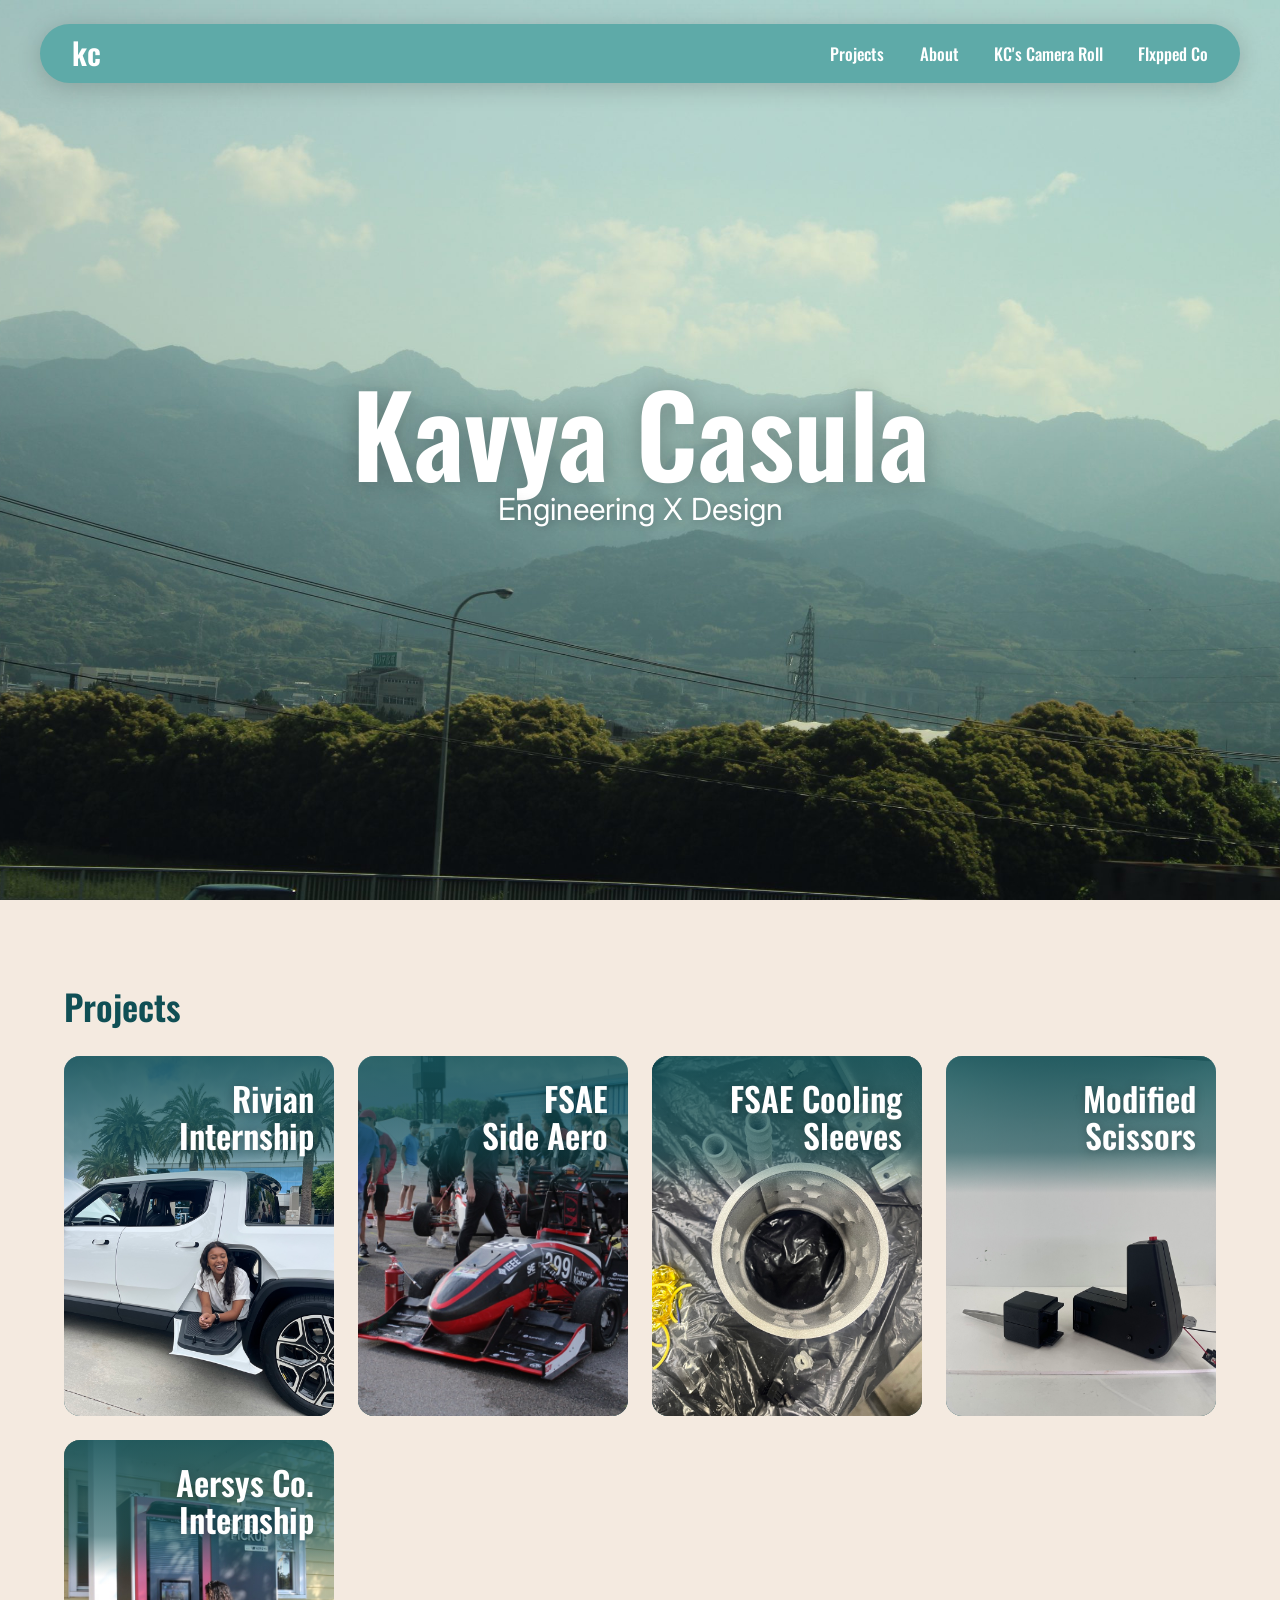
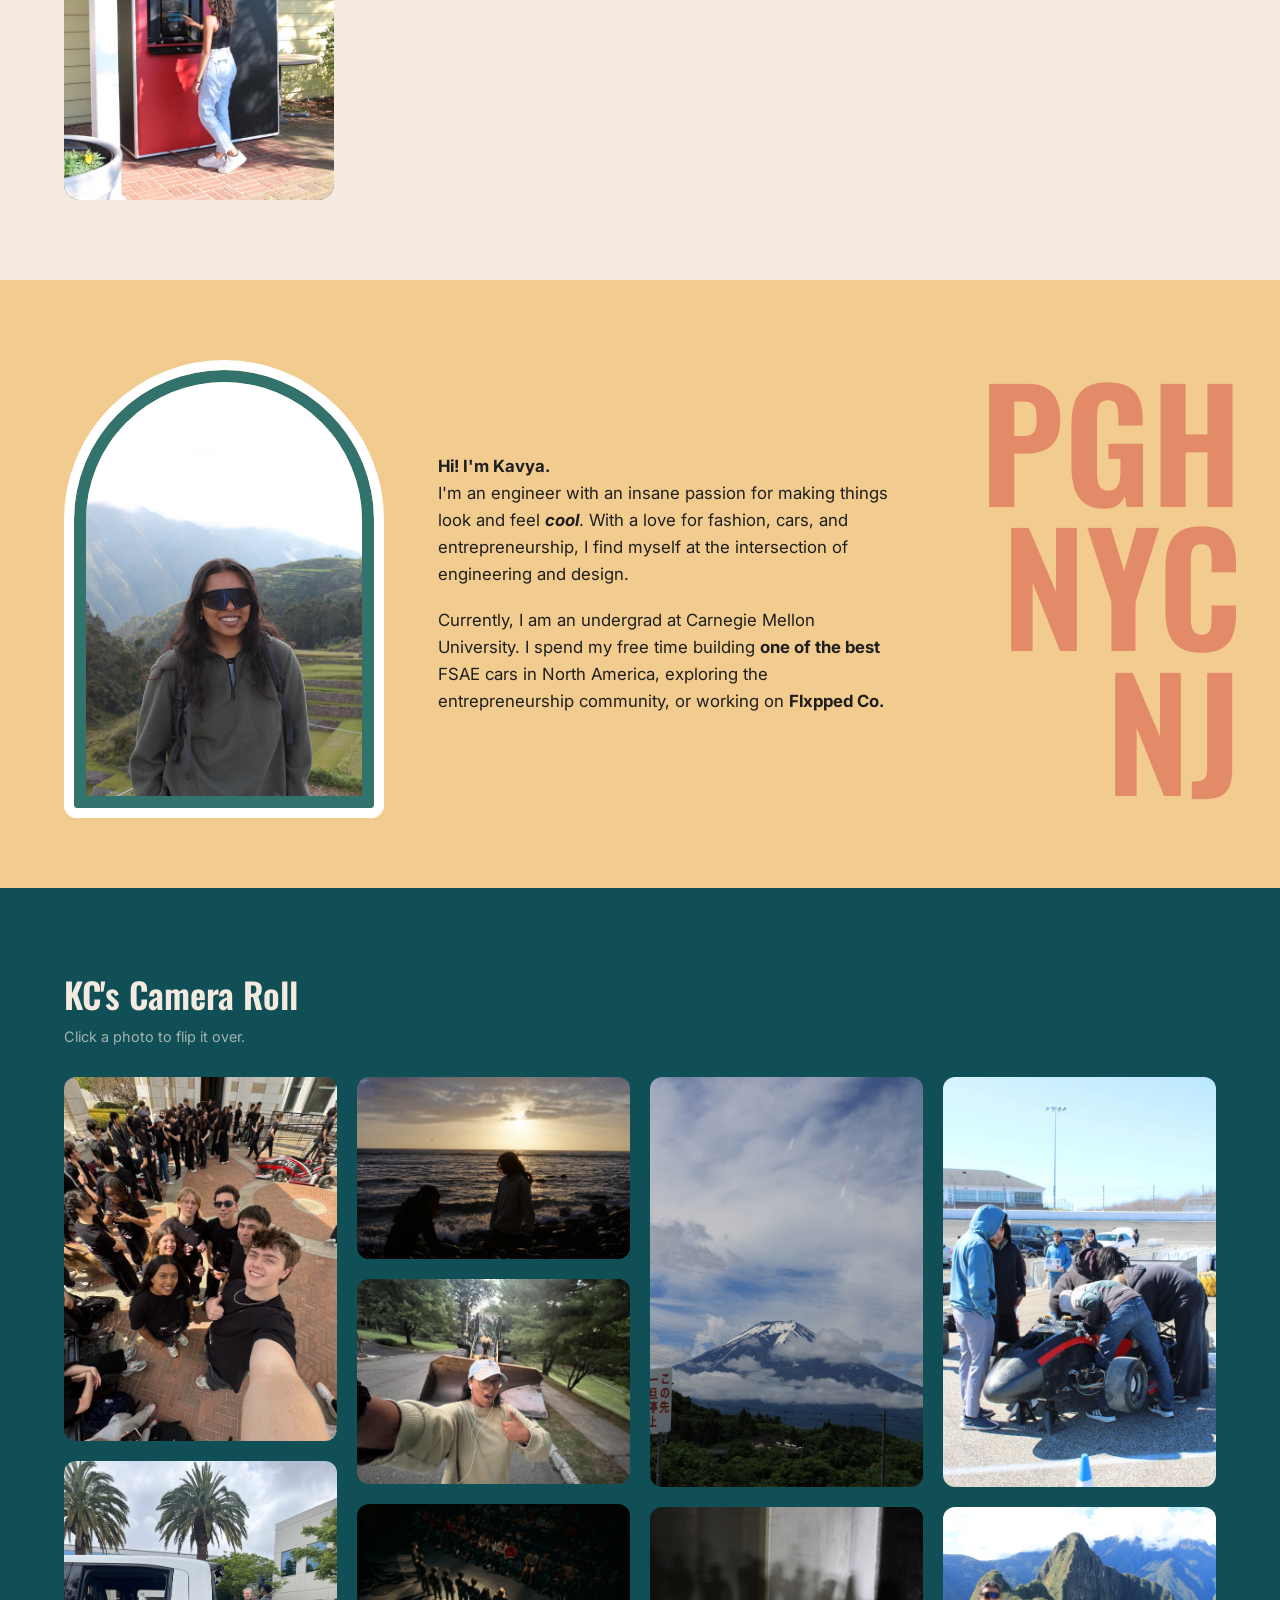
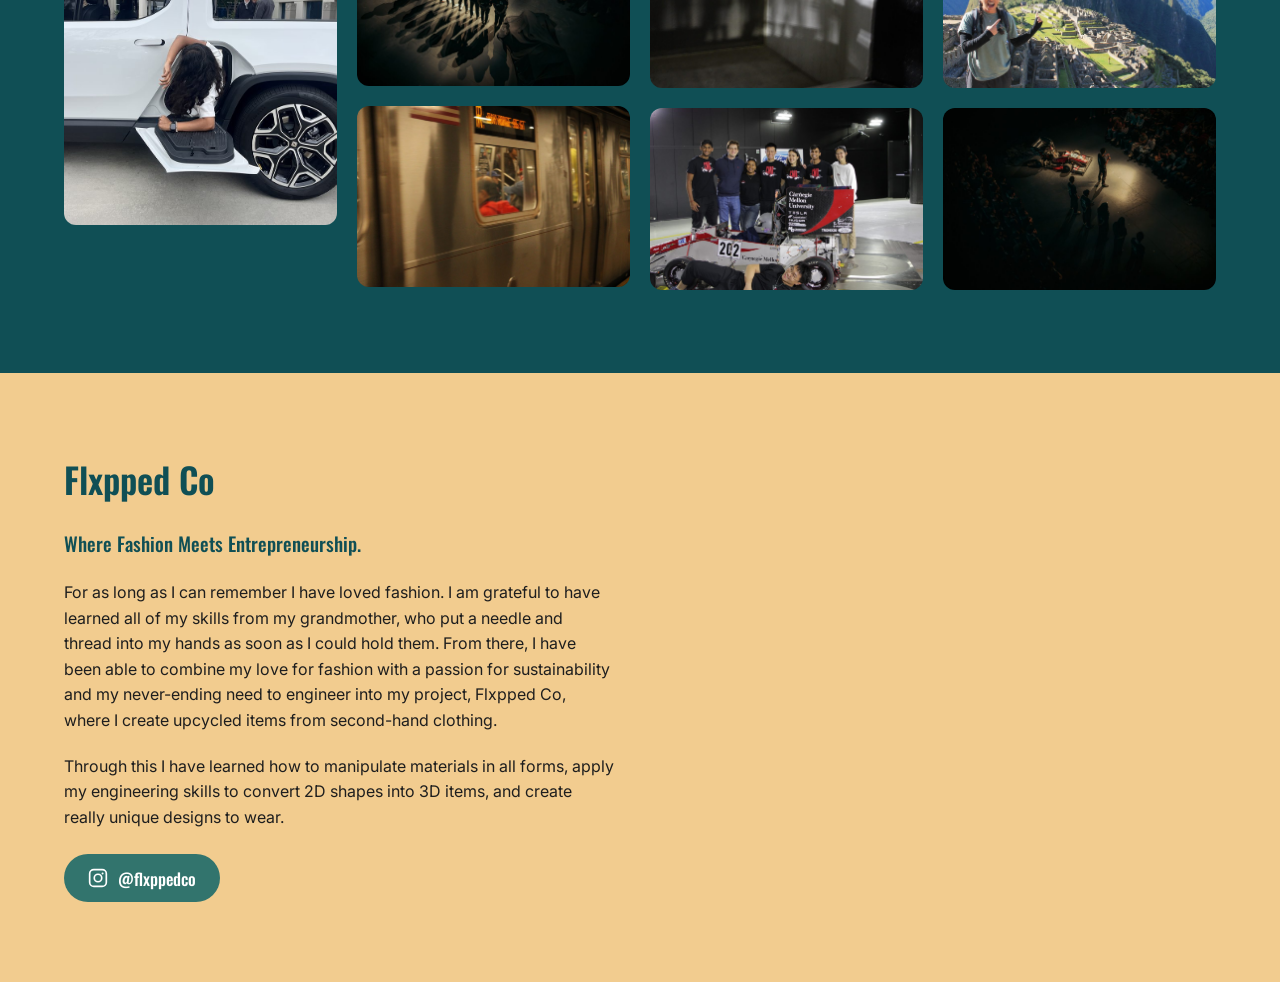
==== commit b071e696: "Redesign project cards as full-bleed photos with title banners Replace the icon/blurb/tags card layo" ====
--- a/index.html
+++ b/index.html
@@ -62,32 +62,43 @@
   /* ---- Projects ---- */
   .grid {
     display: grid;
-    grid-template-columns: repeat(auto-fit, minmax(260px, 1fr));
+    grid-template-columns: repeat(auto-fit, minmax(240px, 1fr));
     gap: 1.5rem;
   }
   .card {
-    background: #fff;
-    border: 2px solid var(--myrtle-green);
+    position: relative;
+    aspect-ratio: 3 / 4;
     border-radius: 16px;
-    padding: 1.75rem;
-    display: flex; flex-direction: column; gap: 0.75rem;
-    transition: transform 0.2s, box-shadow 0.2s;
+    overflow: hidden;
+    display: block;
     color: inherit;
     text-decoration: none;
-  }
-  .card:hover { transform: translateY(-4px); box-shadow: 0 10px 28px rgba(16, 79, 85, 0.18); }
-  .card .icon { font-size: 1.8rem; }
+    background: var(--midnight-green);
+    transition: transform 0.2s, box-shadow 0.2s;
+  }
+  .card:hover { transform: translateY(-4px); box-shadow: 0 10px 28px rgba(16, 79, 85, 0.3); }
+  .card img {
+    position: absolute;
+    inset: 0;
+    width: 100%; height: 100%;
+    object-fit: cover;
+    transition: transform 0.4s;
+  }
+  .card:hover img { transform: scale(1.04); }
+  .card .title-banner {
+    position: absolute;
+    top: 0; left: 0; right: 0;
+    padding: 1.5rem 1.25rem 2.5rem;
+    background: linear-gradient(to bottom, rgba(16, 79, 85, 0.88), rgba(16, 79, 85, 0.6) 70%, rgba(16, 79, 85, 0) 100%);
+  }
   .card h3 {
     font-family: 'Oswald', sans-serif;
-    font-weight: 500;
-    font-size: 1.3rem;
-    color: var(--midnight-green);
-  }
-  .card p { font-size: 0.95rem; line-height: 1.55; flex: 1; }
-  .card .more {
-    color: var(--burnt-sienna);
-    font-weight: 700;
-    font-size: 0.9rem;
+    font-weight: 600;
+    font-size: clamp(1.9rem, 2.6vw, 2.4rem);
+    line-height: 1.1;
+    color: #fff;
+    text-align: right;
+    text-shadow: 0 1px 10px rgba(0, 0, 0, 0.25);
   }
 
   /* ---- About ---- */
@@ -222,50 +233,24 @@
     <h2>Projects</h2>
     <div class="grid">
       <a class="card" href="projects/rivian-internship.html">
-        <div class="icon">🛻</div>
-        <h3>Rivian Internship</h3>
-        <p>I spent the summer as a Mechanical Design and Test Intern on
-           Rivian&rsquo;s Motor Team. My work involved several projects
-           across the entirety of the team, ranging from running thermal
-           shocks tests to a full redesign of an electromagnetic flux
-           mapping fixture.</p>
-        <div class="tags"><span class="tag">CAD</span><span class="tag">Mechatronics</span><span class="tag">Firmware</span><span class="tag">Thermal Testing</span><span class="tag">CFD</span></div>
-        <span class="more">Read more &rarr;</span>
+        <img src="assets/projects/card-rivian.jpg" alt="Kavya at her first day at Rivian, with an R1T truck">
+        <div class="title-banner"><h3>Rivian<br>Internship</h3></div>
       </a>
       <a class="card" href="projects/fsae-aero.html">
-        <div class="icon">🏎️</div>
-        <h3>FSAE Aero Package</h3>
-        <p>Side diffusers and wings for Carnegie Mellon Racing's 2025
-           competition EV &mdash; designed, analyzed, and manufactured as Side
-           Aero System Lead.</p>
-        <div class="tags"><span class="tag">CFD</span><span class="tag">Ansys ACP</span><span class="tag">SolidWorks</span><span class="tag">Carbon Fiber</span></div>
-        <span class="more">Read more &rarr;</span>
+        <img src="assets/projects/card-aero.jpg" alt="Carnegie Mellon Racing's competition EV with side aero package, car #299">
+        <div class="title-banner"><h3>FSAE<br>Side Aero</h3></div>
       </a>
       <a class="card" href="projects/fsae-cooling.html">
-        <div class="icon">🌡️</div>
-        <h3>FSAE Cooling Sleeves</h3>
-        <p>Custom cooling jackets for FSAE electric in-hub motors, optimized
-           with parametric CFD in Ansys Fluent and designed for metal 3D
-           printing.</p>
-        <div class="tags"><span class="tag">Ansys Fluent</span><span class="tag">CFD</span><span class="tag">Metal 3D Printing</span></div>
-        <span class="more">Read more &rarr;</span>
+        <img src="assets/projects/card-cooling.jpg" alt="Close-up of a 3D-printed FSAE cooling sleeve">
+        <div class="title-banner"><h3>FSAE Cooling<br>Sleeves</h3></div>
       </a>
       <a class="card" href="projects/motorized-scissors.html">
-        <div class="icon">✂️</div>
-        <h3>Electric Motorized Scissors</h3>
-        <p>Kitchen scissors re-engineered with a detachable motorized
-           drivetrain to improve accessibility for users with limited hand and
-           wrist mobility.</p>
-        <div class="tags"><span class="tag">Accessibility</span><span class="tag">Mechatronics</span><span class="tag">Prototyping</span></div>
-        <span class="more">Read more &rarr;</span>
+        <img src="assets/projects/card-scissors.jpg" alt="The electric motorized scissors, disassembled">
+        <div class="title-banner"><h3>Modified<br>Scissors</h3></div>
       </a>
       <a class="card" href="projects/aersys-internship.html">
-        <div class="icon">🛩️</div>
-        <h3>Aersys Co. Internship</h3>
-        <p>An automated, standalone UAV package-delivery module for the Aersys
-           Aernode system, integrated and validated as a working prototype.</p>
-        <div class="tags"><span class="tag">UAV</span><span class="tag">Electro-mechanical</span><span class="tag">Testing</span></div>
-        <span class="more">Read more &rarr;</span>
+        <img src="assets/projects/card-aersys.jpg" alt="Kavya using the Aersys Aernode order pickup kiosk">
+        <div class="title-banner"><h3>Aersys Co.<br>Internship</h3></div>
       </a>
     </div>
   </section>
